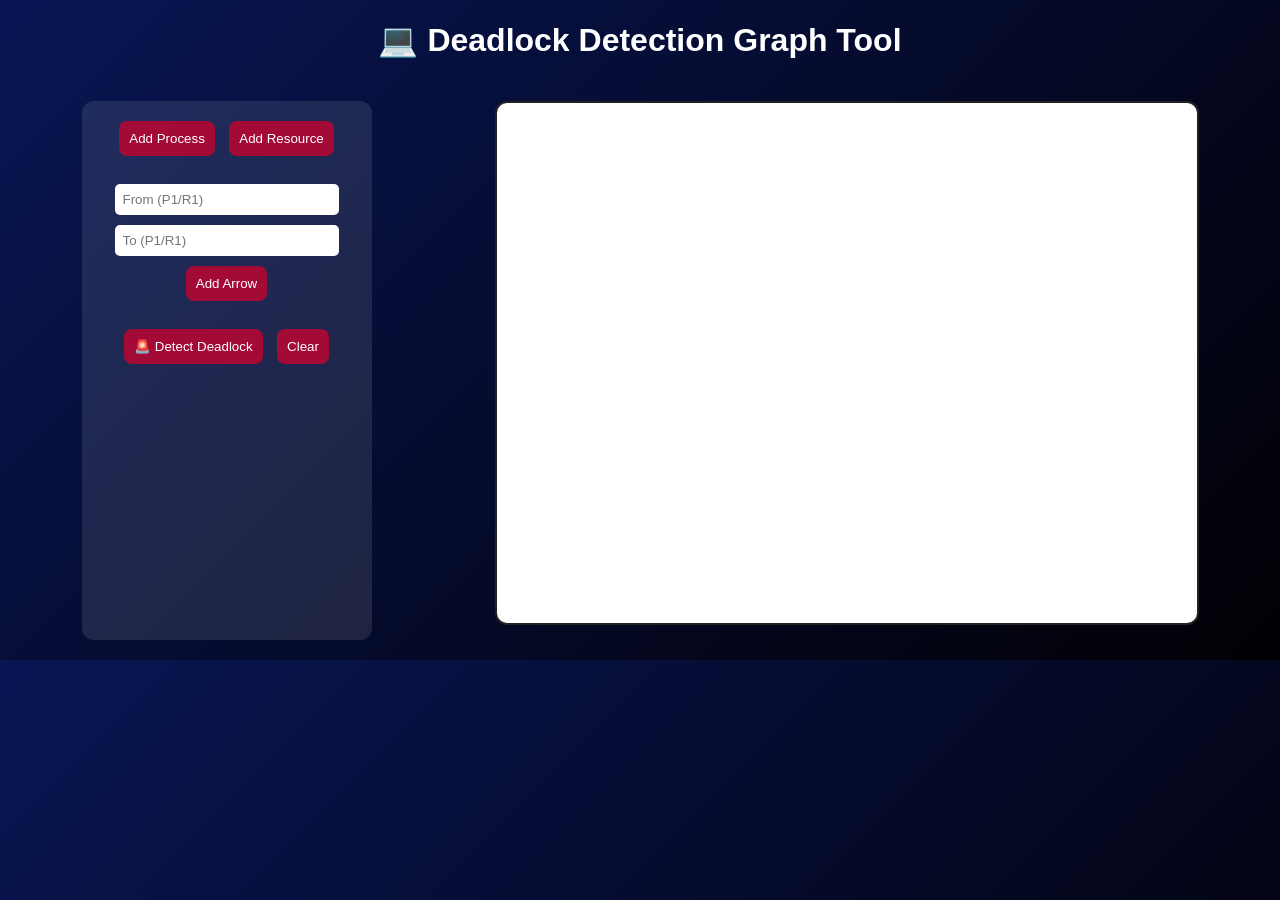
==== index.html @ 0023580a "Initial project setup" ====
<!DOCTYPE html>
<html>
<head>
<title>Deadlock Detection Graph Tool</title>
<link rel="stylesheet" href="styles.css">
</head>

<body>

<h1>💻 Deadlock Detection Graph Tool</h1>

<div class="container">

<div class="panel">
<button onclick="addNode('process')">Add Process</button>
<button onclick="addNode('resource')">Add Resource</button>

<br><br>

<input id="from" placeholder="From (P1/R1)">
<input id="to" placeholder="To (P1/R1)">
<button onclick="addEdge()">Add Arrow</button>

<br><br>

<button onclick="detectDeadlock()">🚨 Detect Deadlock</button>
<button onclick="clearGraph()">Clear</button>
</div>

<div>
<div id="graph">
<svg id="lines" width="700" height="520"></svg>
</div>

<div id="result"></div>
</div>

</div>

<script src="script.js" defer></script>

</body>
</html>
---- styles.css ----
body {
    margin: 0;
    font-family: Arial;
    background: linear-gradient(135deg, #081654, #020004);
    color: white;
    text-align: center;
}

.container {
    display: flex;
    justify-content: space-around;
    padding: 20px;
}

.panel {
    background: rgba(255,255,255,0.1);
    padding: 15px;
    border-radius: 12px;
    width: 260px;
}

button {
    margin: 5px;
    padding: 10px;
    border-radius: 8px;
    border: none;
    background: #a30a36;
    color: white;
    cursor: pointer;
}

input {
    margin: 5px;
    padding: 8px;
    width: 80%;
    border-radius: 5px;
    border: none;
}

#graph {
    position: relative;
    width: 700px;
    height: 520px;
    background: white;
    border-radius: 12px;
    border: 2px solid #222;
    overflow: hidden;
}

.node {
    position: absolute;
    width: 70px;
    height: 70px;
    line-height: 70px;
    text-align: center;
    font-weight: bold;
    cursor: grab;
}

.process { background: green; border-radius: 50%; }
.resource { background: red; }

#result {
    margin-top: 15px;
    font-size: 22px;
    font-weight: bold;
}

svg {
    position: absolute;
    top: 0;
    left: 0;
}
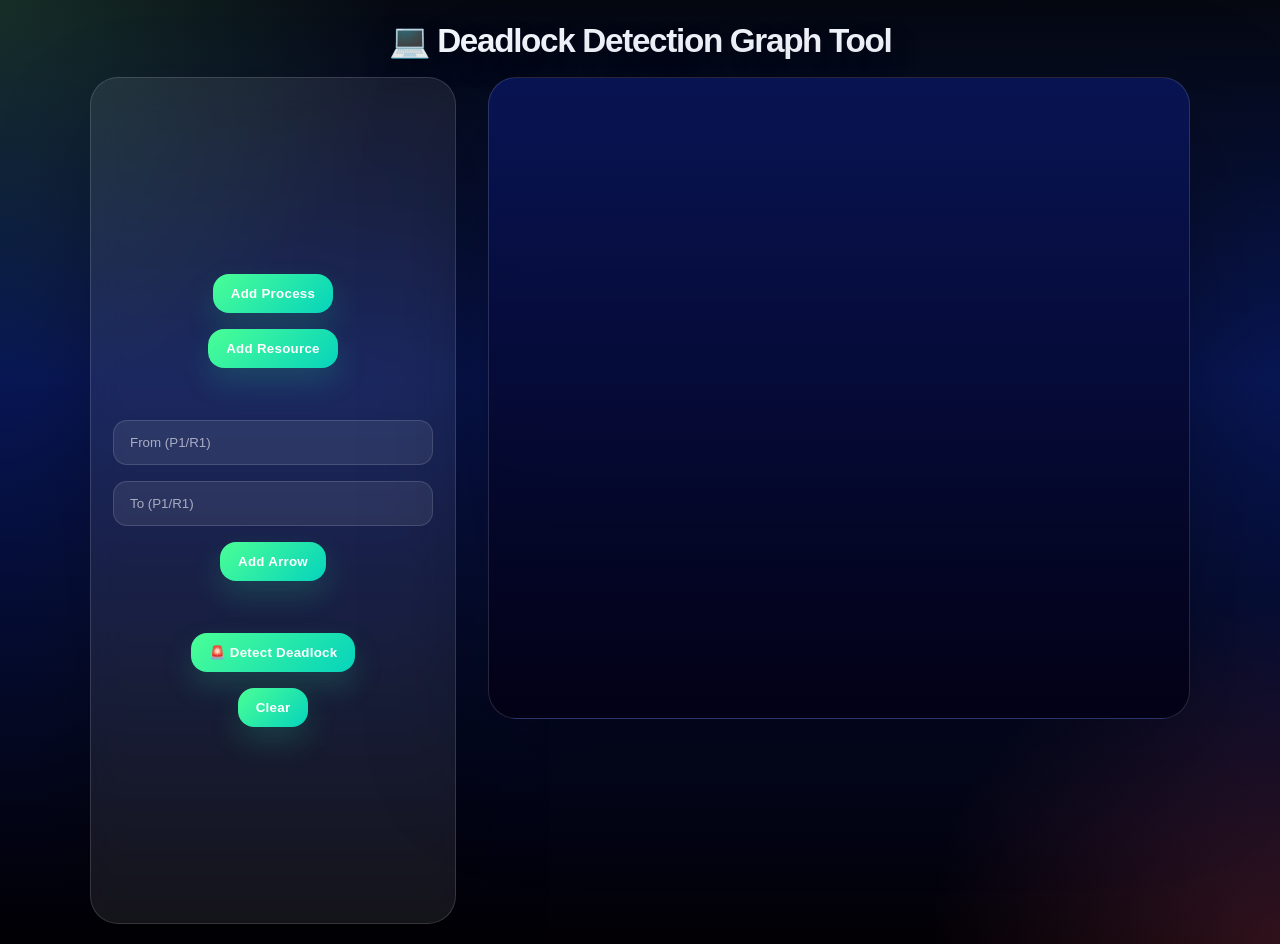
==== commit ae3d556b: "Centered main title at top and improved layout structure" ====
--- a/index.html
+++ b/index.html
@@ -29,7 +29,7 @@
 
 <div>
 <div id="graph">
-<svg id="lines" width="700" height="520"></svg>
+<svg id="lines" width="100%" height="100%"></svg>
 </div>
 
 <div id="result"></div>
--- a/styles.css
+++ b/styles.css
@@ -1,73 +1,184 @@
 body {
     margin: 0;
-    font-family: Arial;
-    background: linear-gradient(135deg, #081654, #020004);
-    color: white;
+    min-height: 100vh;
+    font-family: "Inter", "Segoe UI", Arial, sans-serif;
+    background: radial-gradient(circle at top left, rgba(97, 214, 132, 0.18), transparent 25%),
+                radial-gradient(circle at bottom right, rgba(255, 94, 128, 0.18), transparent 22%),
+                linear-gradient(180deg, #050811 0%, #081654 40%, #020004 100%);
+    color: #f5f7ff;
+    display: flex;
+    flex-direction: column;
+    justify-content: flex-start;
+    align-items: center;
     text-align: center;
+    padding: 24px 20px 20px;
+    overflow: hidden;
+}
+
+h1 {
+    margin: 24px 0 10px;
+    font-size: clamp(2.4rem, 4vw, 4rem);
+    letter-spacing: -0.04em;
+    font-weight: 800;
+    line-height: 1.05;
+    text-align: center;
+    text-shadow: 0 12px 30px rgba(0,0,0,0.25);
 }
 
 .container {
     display: flex;
-    justify-content: space-around;
-    padding: 20px;
+    align-items: stretch;
+    justify-content: center;
+    gap: 32px;
+    width: min(1180px, 100%);
+    max-width: 1180px;
+    flex: 1 1 auto;
+    min-height: calc(100vh - 130px);
+    margin: 0 auto;
 }
 
 .panel {
-    background: rgba(255,255,255,0.1);
-    padding: 15px;
-    border-radius: 12px;
-    width: 260px;
+    background: rgba(255, 255, 255, 0.08);
+    backdrop-filter: blur(18px);
+    -webkit-backdrop-filter: blur(18px);
+    border: 1px solid rgba(255, 255, 255, 0.14);
+    box-shadow: 0 32px 90px rgba(0, 0, 0, 0.25);
+    padding: 28px 22px;
+    border-radius: 28px;
+    width: 320px;
+    min-height: calc(100vh - 170px);
+    display: flex;
+    flex-direction: column;
+    align-items: center;
+    justify-content: center;
+}
+
+h1 {
+    margin: 0 0 18px;
+    font-size: clamp(2rem, 2.6vw, 3rem);
+    letter-spacing: -0.04em;
 }
 
 button {
-    margin: 5px;
-    padding: 10px;
-    border-radius: 8px;
+    margin: 8px 6px;
+    padding: 12px 18px;
+    border-radius: 16px;
     border: none;
-    background: #a30a36;
-    color: white;
+    color: #fff;
+    font-weight: 600;
+    letter-spacing: 0.02em;
     cursor: pointer;
+    transition: transform 180ms ease, box-shadow 180ms ease, opacity 180ms ease;
+    background: linear-gradient(135deg, #4bff95, #05d3bd);
+    box-shadow: 0 14px 30px rgba(33, 206, 138, 0.2);
+}
+
+button:hover {
+    transform: translateY(-2px) scale(1.02);
+    box-shadow: 0 18px 32px rgba(33, 206, 138, 0.28);
+}
+
+button:active {
+    transform: translateY(0) scale(0.99);
+}
+
+button.secondary {
+    background: linear-gradient(135deg, #ff6b6b, #ff3d6b);
+    box-shadow: 0 14px 30px rgba(255, 107, 107, 0.22);
 }
 
 input {
-    margin: 5px;
-    padding: 8px;
-    width: 80%;
-    border-radius: 5px;
-    border: none;
+    margin: 8px 0;
+    padding: 14px 16px;
+    width: calc(100% - 34px);
+    border-radius: 14px;
+    border: 1px solid rgba(255, 255, 255, 0.14);
+    background: rgba(255, 255, 255, 0.08);
+    color: #f6f8ff;
+    outline: none;
+    transition: border-color 180ms ease, background 180ms ease;
+}
+
+input::placeholder {
+    color: rgba(245, 247, 255, 0.62);
+}
+
+input:focus {
+    border-color: rgba(75, 255, 149, 0.9);
+    background: rgba(255, 255, 255, 0.12);
 }
 
 #graph {
     position: relative;
-    width: 700px;
-    height: 520px;
-    background: white;
-    border-radius: 12px;
-    border: 2px solid #222;
+    flex: 1 1 auto;
+    width: min(700px, calc(100vw - 380px));
+    height: min(84vh, 640px);
+    background: linear-gradient(180deg, rgba(8, 20, 84, 0.98), rgba(3, 1, 21, 0.95));
+    border-radius: 28px;
+    border: 1px solid rgba(255, 255, 255, 0.14);
+    box-shadow: 0 40px 120px rgba(0, 0, 0, 0.35);
     overflow: hidden;
 }
 
 .node {
     position: absolute;
-    width: 70px;
-    height: 70px;
-    line-height: 70px;
+    width: 76px;
+    height: 76px;
+    line-height: 76px;
     text-align: center;
-    font-weight: bold;
+    font-weight: 700;
     cursor: grab;
+    color: #fff;
+    transition: transform 150ms ease, box-shadow 150ms ease;
+    box-shadow: 0 18px 40px rgba(0, 0, 0, 0.3);
 }
 
-.process { background: green; border-radius: 50%; }
-.resource { background: red; }
+.node:hover {
+    transform: translateY(-2px);
+}
+
+.process {
+    background: linear-gradient(135deg, #37d989, #0f8f64);
+    border-radius: 50%;
+    box-shadow: 0 0 30px rgba(65, 252, 166, 0.35);
+}
+
+.resource {
+    background: linear-gradient(135deg, #ff5a60, #d83d47);
+    border-radius: 22px;
+    box-shadow: 0 0 30px rgba(255, 92, 105, 0.35);
+}
 
 #result {
-    margin-top: 15px;
-    font-size: 22px;
-    font-weight: bold;
+    margin-top: 20px;
+    font-size: 1.15rem;
+    font-weight: 600;
+    line-height: 1.5;
+    min-height: 54px;
+    color: #f7f9ff;
 }
 
 svg {
     position: absolute;
     top: 0;
     left: 0;
-}+}
+
+.panel button + button {
+    margin-left: 6px;
+}
+
+.panel input {
+    width: calc(100% - 34px);
+}
+
+@media (max-width: 840px) {
+    .container {
+        flex-direction: column;
+        align-items: center;
+    }
+
+    .panel {
+        width: min(100%, 400px);
+    }
+}
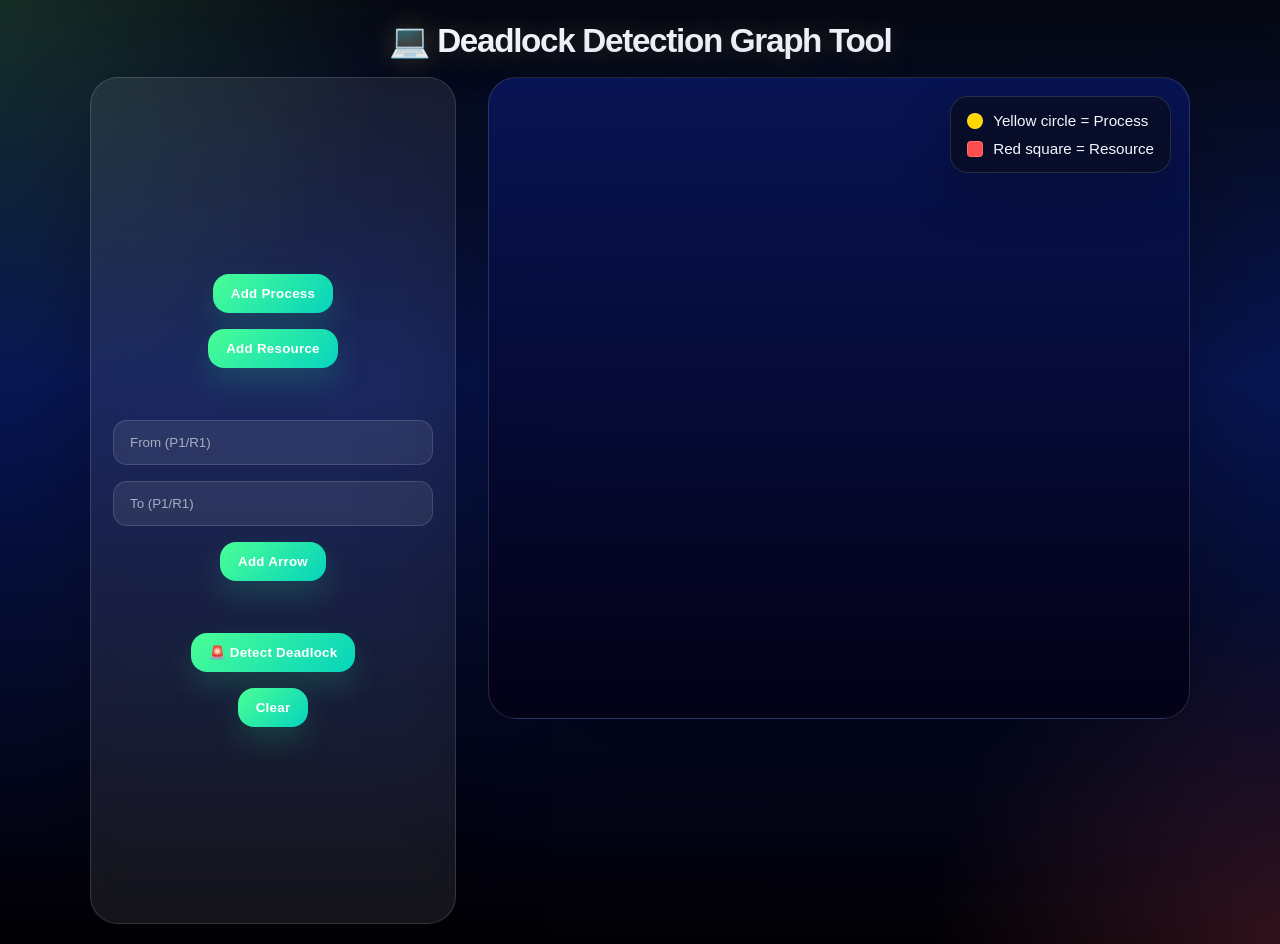
==== commit bc8ce7cc: "Enhance UI with legend, animations, and improved cycle highlighting" ====
--- a/index.html
+++ b/index.html
@@ -29,7 +29,23 @@
 
 <div>
 <div id="graph">
-<svg id="lines" width="100%" height="100%"></svg>
+<svg id="lines" width="100%" height="100%">
+    <defs>
+        <marker id="arrowhead" markerWidth="8" markerHeight="8" refX="7" refY="4" orient="auto" markerUnits="strokeWidth">
+            <path d="M 0 0 L 8 4 L 0 8 z" fill="currentColor" />
+        </marker>
+    </defs>
+</svg>
+<div class="legend-box">
+    <div class="legend-item">
+        <span class="legend-swatch legend-process"></span>
+        Yellow circle = Process
+    </div>
+    <div class="legend-item">
+        <span class="legend-swatch legend-resource"></span>
+        Red square = Resource
+    </div>
+</div>
 </div>
 
 <div id="result"></div>
--- a/styles.css
+++ b/styles.css
@@ -129,24 +129,105 @@
     font-weight: 700;
     cursor: grab;
     color: #fff;
-    transition: transform 150ms ease, box-shadow 150ms ease;
+    transition: transform 180ms ease, box-shadow 180ms ease, background 180ms ease, color 180ms ease;
     box-shadow: 0 18px 40px rgba(0, 0, 0, 0.3);
 }
 
 .node:hover {
-    transform: translateY(-2px);
+    transform: scale(1.05);
+    box-shadow: 0 24px 48px rgba(255, 255, 255, 0.18);
 }
 
 .process {
-    background: linear-gradient(135deg, #37d989, #0f8f64);
+    background: #FFD700;
+    color: #111;
     border-radius: 50%;
-    box-shadow: 0 0 30px rgba(65, 252, 166, 0.35);
+    box-shadow: 0 0 24px rgba(255, 215, 0, 0.4);
 }
 
 .resource {
-    background: linear-gradient(135deg, #ff5a60, #d83d47);
-    border-radius: 22px;
-    box-shadow: 0 0 30px rgba(255, 92, 105, 0.35);
+    background: #FF4C4C;
+    color: #fff;
+    border-radius: 20px;
+    box-shadow: 0 0 24px rgba(255, 76, 76, 0.35);
+}
+
+.legend-box {
+    position: absolute;
+    top: 18px;
+    right: 18px;
+    background: rgba(8, 13, 40, 0.94);
+    border-radius: 18px;
+    padding: 14px 16px;
+    border: 1px solid rgba(255, 255, 255, 0.12);
+    box-shadow: 0 18px 50px rgba(0, 0, 0, 0.25);
+    text-align: left;
+    z-index: 10;
+}
+
+.legend-item {
+    display: flex;
+    align-items: center;
+    gap: 10px;
+    color: #f5f7ff;
+    font-size: 0.95rem;
+    line-height: 1.3;
+    margin-bottom: 8px;
+}
+
+.legend-item:last-child {
+    margin-bottom: 0;
+}
+
+.legend-swatch {
+    display: inline-flex;
+    width: 14px;
+    height: 14px;
+    border-radius: 50%;
+    border: 1px solid rgba(255, 255, 255, 0.16);
+}
+
+.legend-process {
+    background: #FFD700;
+}
+
+.legend-resource {
+    background: #FF4C4C;
+    border-radius: 4px;
+}
+
+.cycle-edge {
+    stroke: #ff2f2f;
+    stroke-width: 5;
+    stroke-linecap: round;
+    animation: pulse 1.5s ease-in-out infinite;
+}
+
+.graph-edge {
+    stroke: #111;
+    stroke-width: 2;
+    stroke-linecap: round;
+}
+
+@keyframes pulse {
+    0%, 100% { stroke-opacity: 1; }
+    50% { stroke-opacity: 0.3; }
+}
+
+@keyframes title-drop {
+    0% { opacity: 0; transform: translateY(-18px); }
+    100% { opacity: 1; transform: translateY(0); }
+}
+
+h1 {
+    animation: title-drop 0.9s ease-out both;
+    text-shadow: 0 0 28px rgba(255, 220, 120, 0.24), 0 18px 30px rgba(0, 0, 0, 0.24);
+}
+
+.warning-text {
+    margin-top: 10px;
+    color: #ff4b4b;
+    font-weight: 700;
 }
 
 #result {
@@ -158,6 +239,36 @@
     color: #f7f9ff;
 }
 
+.deadlock-info h3 {
+    margin: 0 0 10px 0;
+    font-size: 1.3rem;
+    color: #ff6b6b;
+}
+
+.deadlock-info p {
+    margin: 8px 0;
+}
+
+.deadlock-info ul {
+    margin: 8px 0 0 20px;
+    padding: 0;
+    list-style-type: disc;
+}
+
+.deadlock-info li {
+    margin: 4px 0;
+    font-weight: 500;
+}
+
+.deadlock-info strong {
+    color: #4bff95;
+}
+
+.safe-state {
+    color: #4bff95;
+    font-weight: 600;
+}
+
 svg {
     position: absolute;
     top: 0;
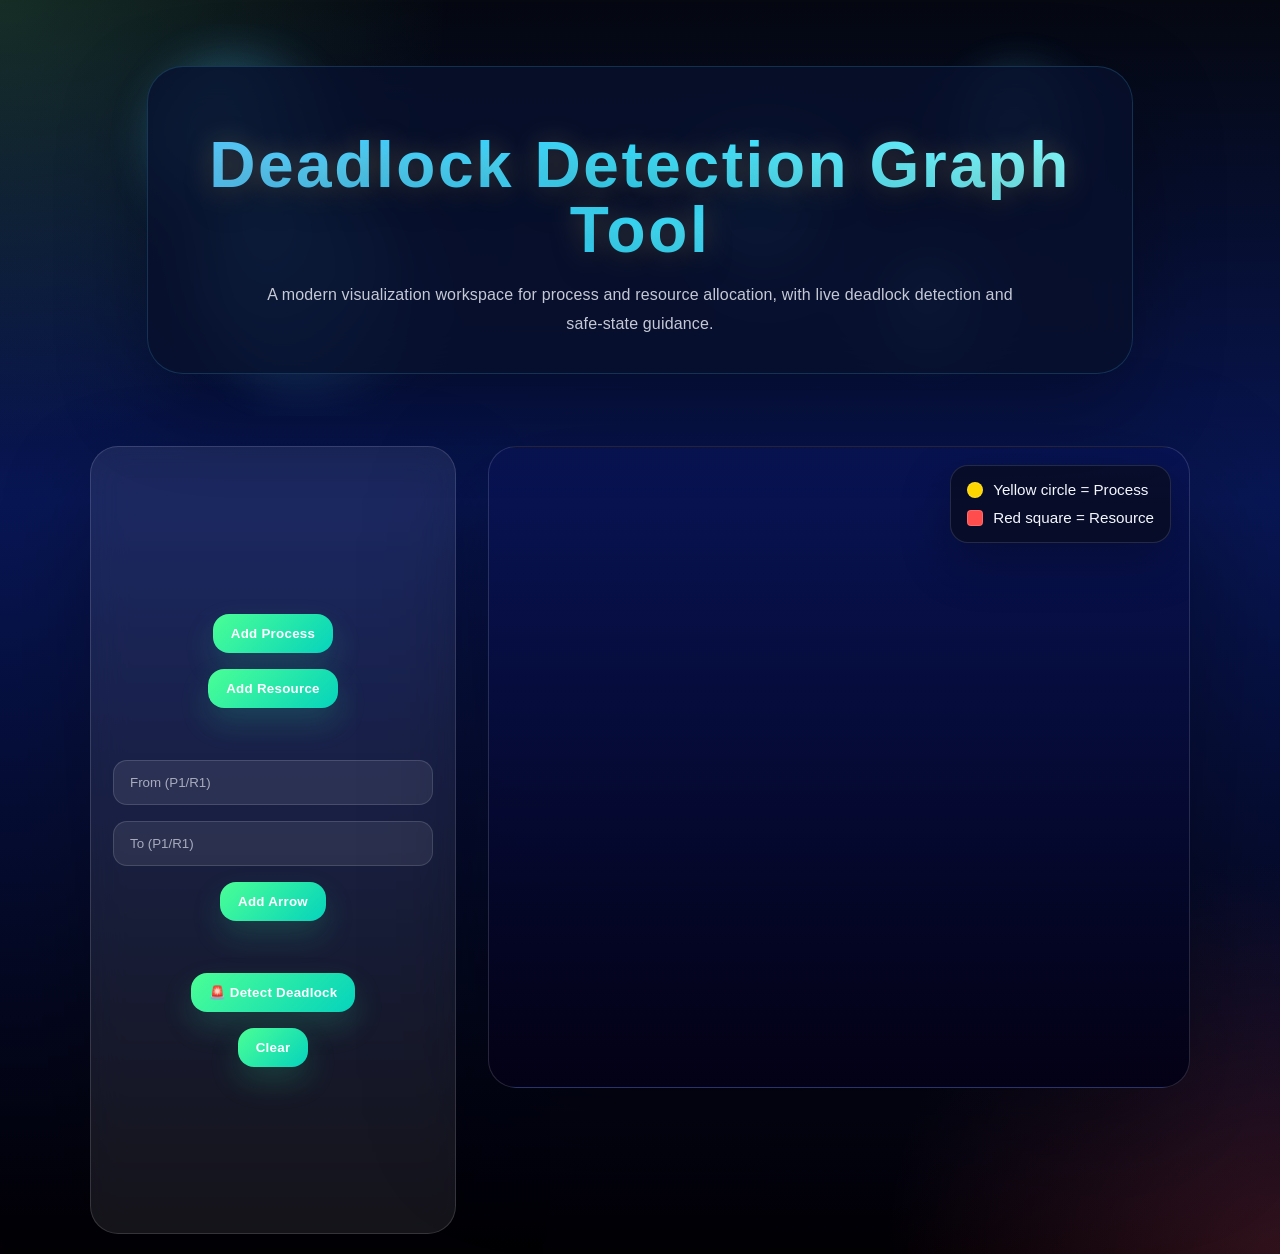
==== commit 8b6b8540: "Added animated header with floating bubbles and glassmorphism effect" ====
--- a/index.html
+++ b/index.html
@@ -7,7 +7,19 @@
 
 <body>
 
-<h1>💻 Deadlock Detection Graph Tool</h1>
+<header class="hero">
+    <div class="hero-background" aria-hidden="true">
+        <span class="bubble bubble-1"></span>
+        <span class="bubble bubble-2"></span>
+        <span class="bubble bubble-3"></span>
+        <span class="bubble bubble-4"></span>
+        <span class="bubble bubble-5"></span>
+    </div>
+    <div class="hero-card">
+        <h1>Deadlock Detection Graph Tool</h1>
+        <p class="hero-copy">A modern visualization workspace for process and resource allocation, with live deadlock detection and safe-state guidance.</p>
+    </div>
+</header>
 
 <div class="container">
 
--- a/styles.css
+++ b/styles.css
@@ -9,20 +9,100 @@
     display: flex;
     flex-direction: column;
     justify-content: flex-start;
-    align-items: center;
+    align-items: flex-start;
     text-align: center;
     padding: 24px 20px 20px;
-    overflow: hidden;
+    overflow-y: auto;
 }
 
 h1 {
     margin: 24px 0 10px;
-    font-size: clamp(2.4rem, 4vw, 4rem);
-    letter-spacing: -0.04em;
+    font-size: clamp(3rem, 5vw, 5.2rem);
+    letter-spacing: 0.04em;
     font-weight: 800;
-    line-height: 1.05;
+    line-height: 1.02;
     text-align: center;
-    text-shadow: 0 12px 30px rgba(0,0,0,0.25);
+    background: linear-gradient(90deg, #4dc3ff, #2ad8ff, #78f7ff);
+    -webkit-background-clip: text;
+    -webkit-text-fill-color: transparent;
+    color: transparent;
+    text-shadow: 0 0 18px rgba(79, 214, 255, 0.22), 0 12px 40px rgba(7, 28, 78, 0.35);
+    animation: titleGlow 4.5s ease-in-out infinite alternate;
+}
+
+@keyframes titleGlow {
+    0% {
+        text-shadow: 0 0 10px rgba(79, 214, 255, 0.18), 0 10px 28px rgba(7, 28, 78, 0.25);
+        transform: translateY(0px);
+    }
+    100% {
+        text-shadow: 0 0 24px rgba(79, 214, 255, 0.34), 0 16px 42px rgba(7, 28, 78, 0.35);
+        transform: translateY(-2px);
+    }
+}
+
+.hero {
+    position: relative;
+    width: min(1180px, 100%);
+    margin: 0 auto 30px;
+    padding: 36px 24px;
+    display: flex;
+    justify-content: center;
+    align-items: center;
+    min-height: 320px;
+}
+
+.hero-background {
+    position: absolute;
+    inset: 0;
+    overflow: hidden;
+    border-radius: 42px;
+    pointer-events: none;
+}
+
+.bubble {
+    position: absolute;
+    border-radius: 50%;
+    background: radial-gradient(circle at 30% 30%, rgba(82, 210, 255, 0.45), rgba(48, 120, 242, 0.06));
+    filter: blur(22px);
+    opacity: 0.84;
+    animation: floatBubble 18s ease-in-out infinite;
+}
+
+.bubble-1 { width: 180px; height: 180px; top: 8%; left: 10%; animation-delay: 0s; }
+.bubble-2 { width: 120px; height: 120px; top: 12%; right: 14%; animation-delay: 2s; }
+.bubble-3 { width: 220px; height: 220px; bottom: 6%; left: 14%; animation-delay: 4s; }
+.bubble-4 { width: 100px; height: 100px; bottom: 16%; right: 22%; animation-delay: 6s; }
+.bubble-5 { width: 140px; height: 140px; top: 30%; left: 55%; animation-delay: 8s; }
+
+@keyframes floatBubble {
+    0% { transform: translateY(0px) scale(1); }
+    50% { transform: translateY(-18px) scale(1.05); }
+    100% { transform: translateY(0px) scale(1); }
+}
+
+.hero-card {
+    position: relative;
+    z-index: 1;
+    width: min(900px, 100%);
+    max-width: 940px;
+    padding: 42px 42px 34px;
+    border-radius: 36px;
+    background: rgba(8, 16, 44, 0.84);
+    border: 1px solid rgba(80, 204, 255, 0.18);
+    box-shadow: 0 30px 90px rgba(0, 0, 0, 0.32);
+    backdrop-filter: blur(24px);
+    -webkit-backdrop-filter: blur(24px);
+    text-align: center;
+}
+
+.hero-copy {
+    margin: 18px auto 0;
+    max-width: 780px;
+    color: rgba(245, 247, 255, 0.8);
+    font-size: clamp(1rem, 1.1vw, 1.18rem);
+    line-height: 1.8;
+    letter-spacing: 0.01em;
 }
 
 .container {
@@ -33,7 +113,7 @@
     width: min(1180px, 100%);
     max-width: 1180px;
     flex: 1 1 auto;
-    min-height: calc(100vh - 130px);
+    min-height: 70vh;
     margin: 0 auto;
 }
 
@@ -53,12 +133,6 @@
     justify-content: center;
 }
 
-h1 {
-    margin: 0 0 18px;
-    font-size: clamp(2rem, 2.6vw, 3rem);
-    letter-spacing: -0.04em;
-}
-
 button {
     margin: 8px 6px;
     padding: 12px 18px;
@@ -112,12 +186,65 @@
     position: relative;
     flex: 1 1 auto;
     width: min(700px, calc(100vw - 380px));
-    height: min(84vh, 640px);
+    height: min(75vh, 640px);
     background: linear-gradient(180deg, rgba(8, 20, 84, 0.98), rgba(3, 1, 21, 0.95));
     border-radius: 28px;
     border: 1px solid rgba(255, 255, 255, 0.14);
     box-shadow: 0 40px 120px rgba(0, 0, 0, 0.35);
     overflow: hidden;
+}
+
+.result-box {
+    width: min(560px, 100%);
+    margin: 22px auto 0;
+    padding: 24px 26px;
+    background: rgba(16, 24, 48, 0.92);
+    border: 1px solid rgba(255, 255, 255, 0.16);
+    border-radius: 24px;
+    box-shadow: 0 28px 70px rgba(0, 0, 0, 0.35);
+    color: #f7f9ff;
+    font-size: 1.15rem;
+    line-height: 1.8;
+    letter-spacing: 0.01em;
+    text-align: left;
+}
+
+.result-box p {
+    margin: 0 0 0.9rem;
+    word-break: break-word;
+}
+
+.result-box p:last-child {
+    margin-bottom: 0;
+}
+
+.result-box.safe {
+    border-color: rgba(32, 209, 119, 0.35);
+    box-shadow: 0 28px 70px rgba(32, 209, 119, 0.22);
+}
+
+.result-box.deadlock {
+    border-color: rgba(255, 94, 94, 0.45);
+    box-shadow: 0 28px 70px rgba(255, 94, 94, 0.22);
+}
+
+.result-box .result-status {
+    display: inline-block;
+    padding: 8px 12px;
+    border-radius: 999px;
+    font-weight: 700;
+    text-transform: uppercase;
+    letter-spacing: 0.08em;
+}
+
+.result-box.safe .result-status {
+    color: #9cff9f;
+    background: rgba(42, 187, 104, 0.15);
+}
+
+.result-box.deadlock .result-status {
+    color: #ff9a9a;
+    background: rgba(255, 74, 74, 0.14);
 }
 
 .node {
